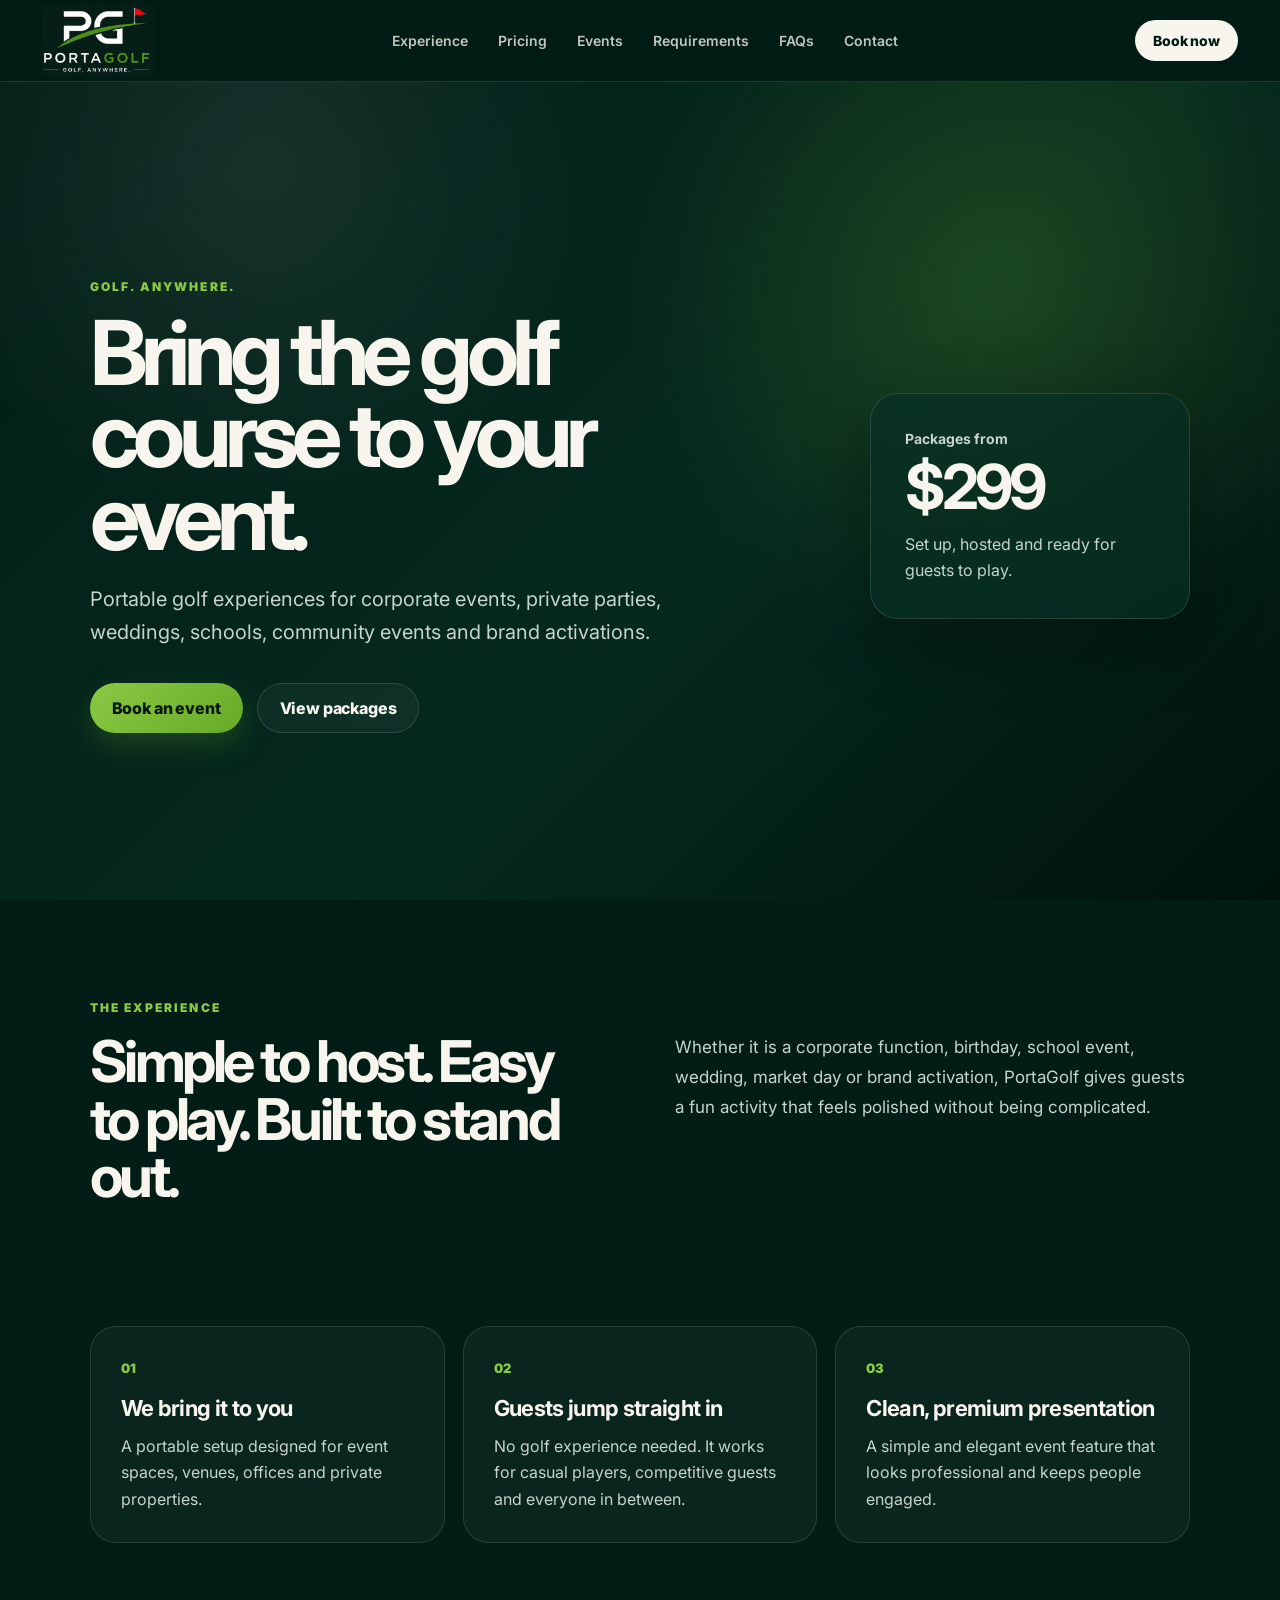
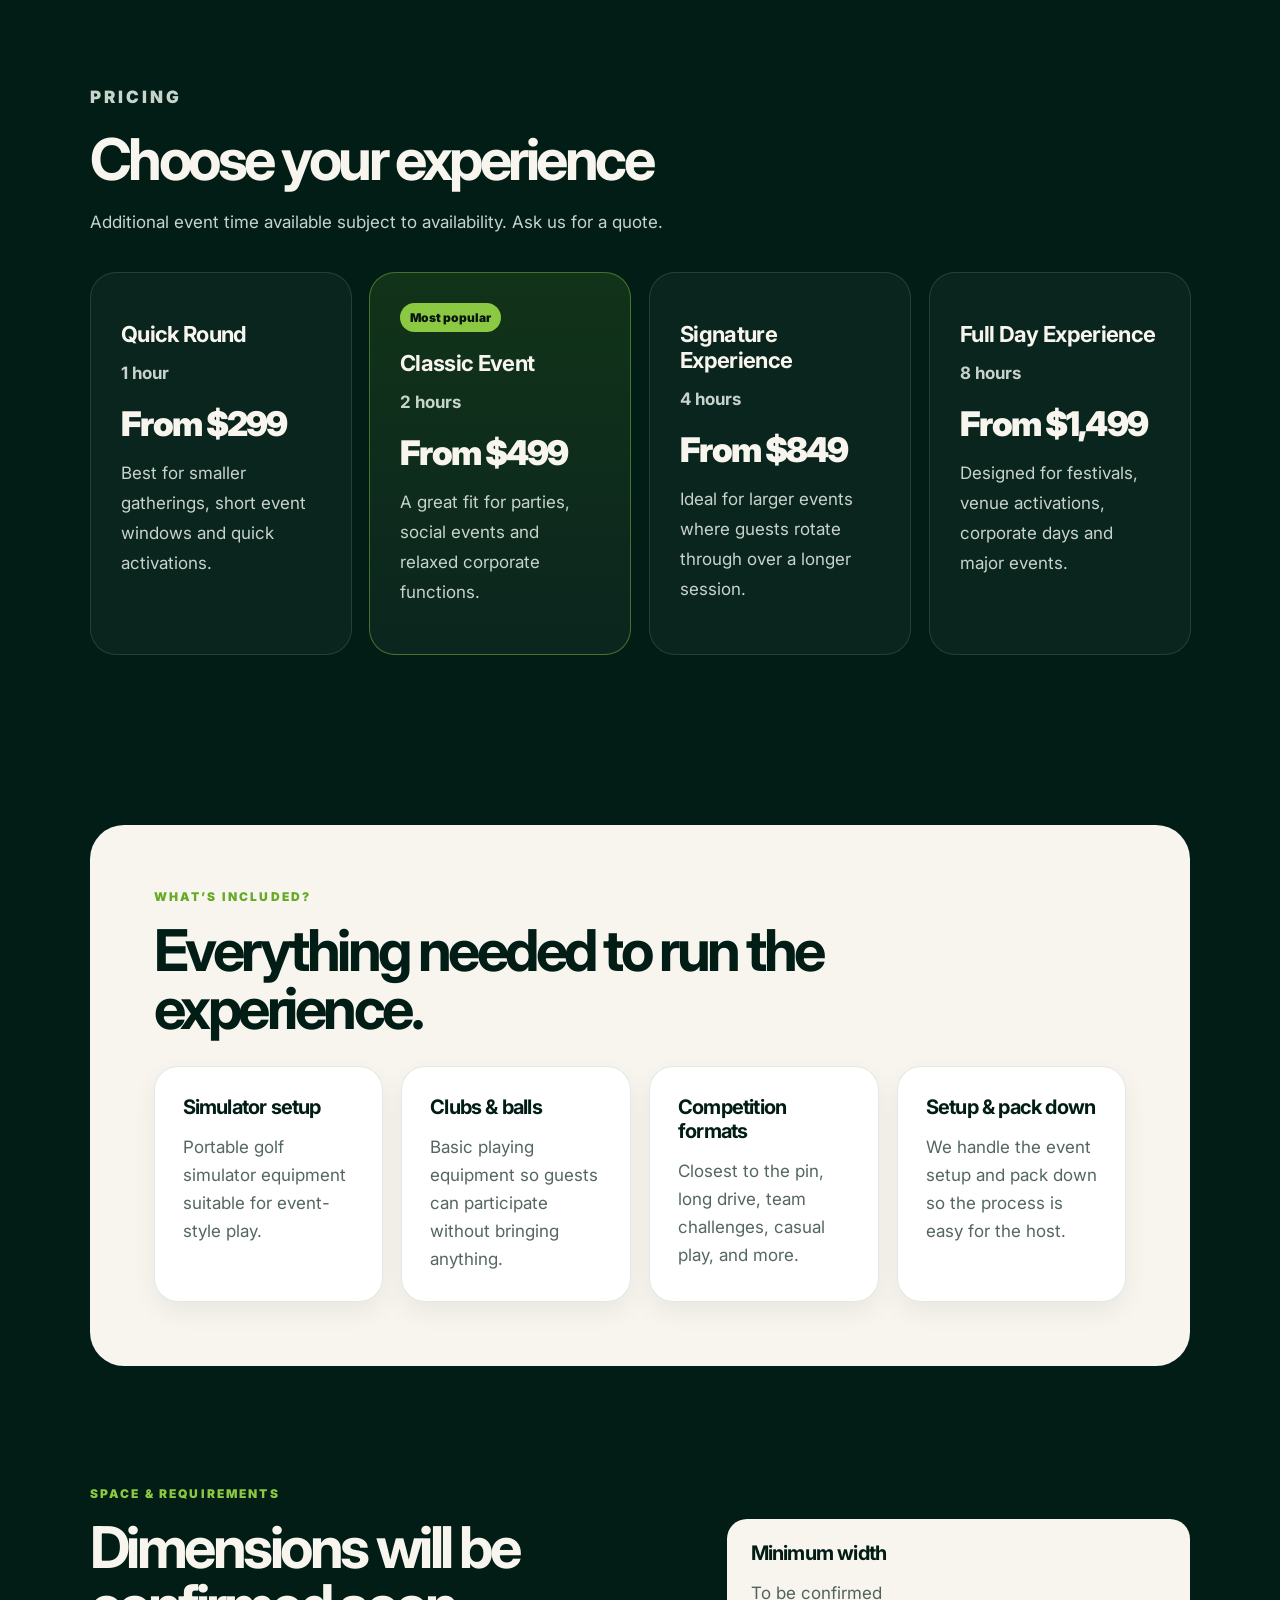
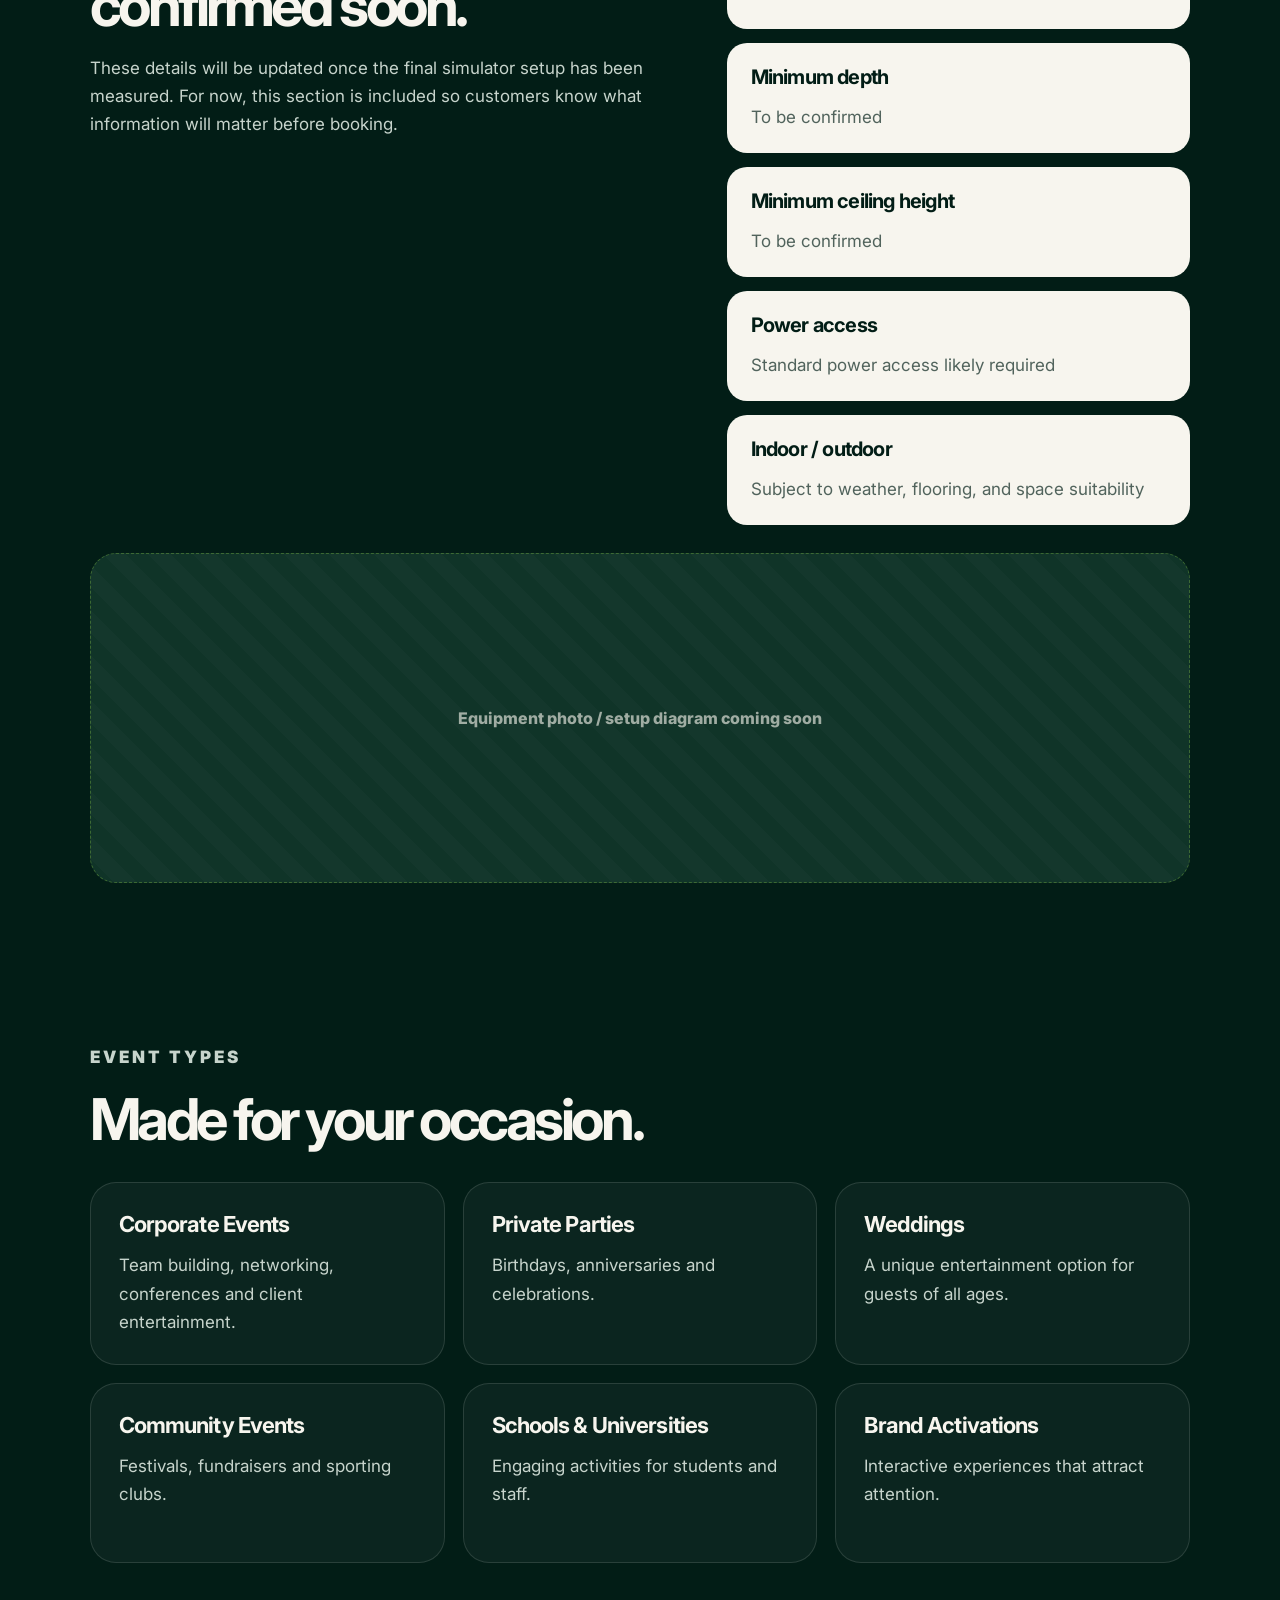
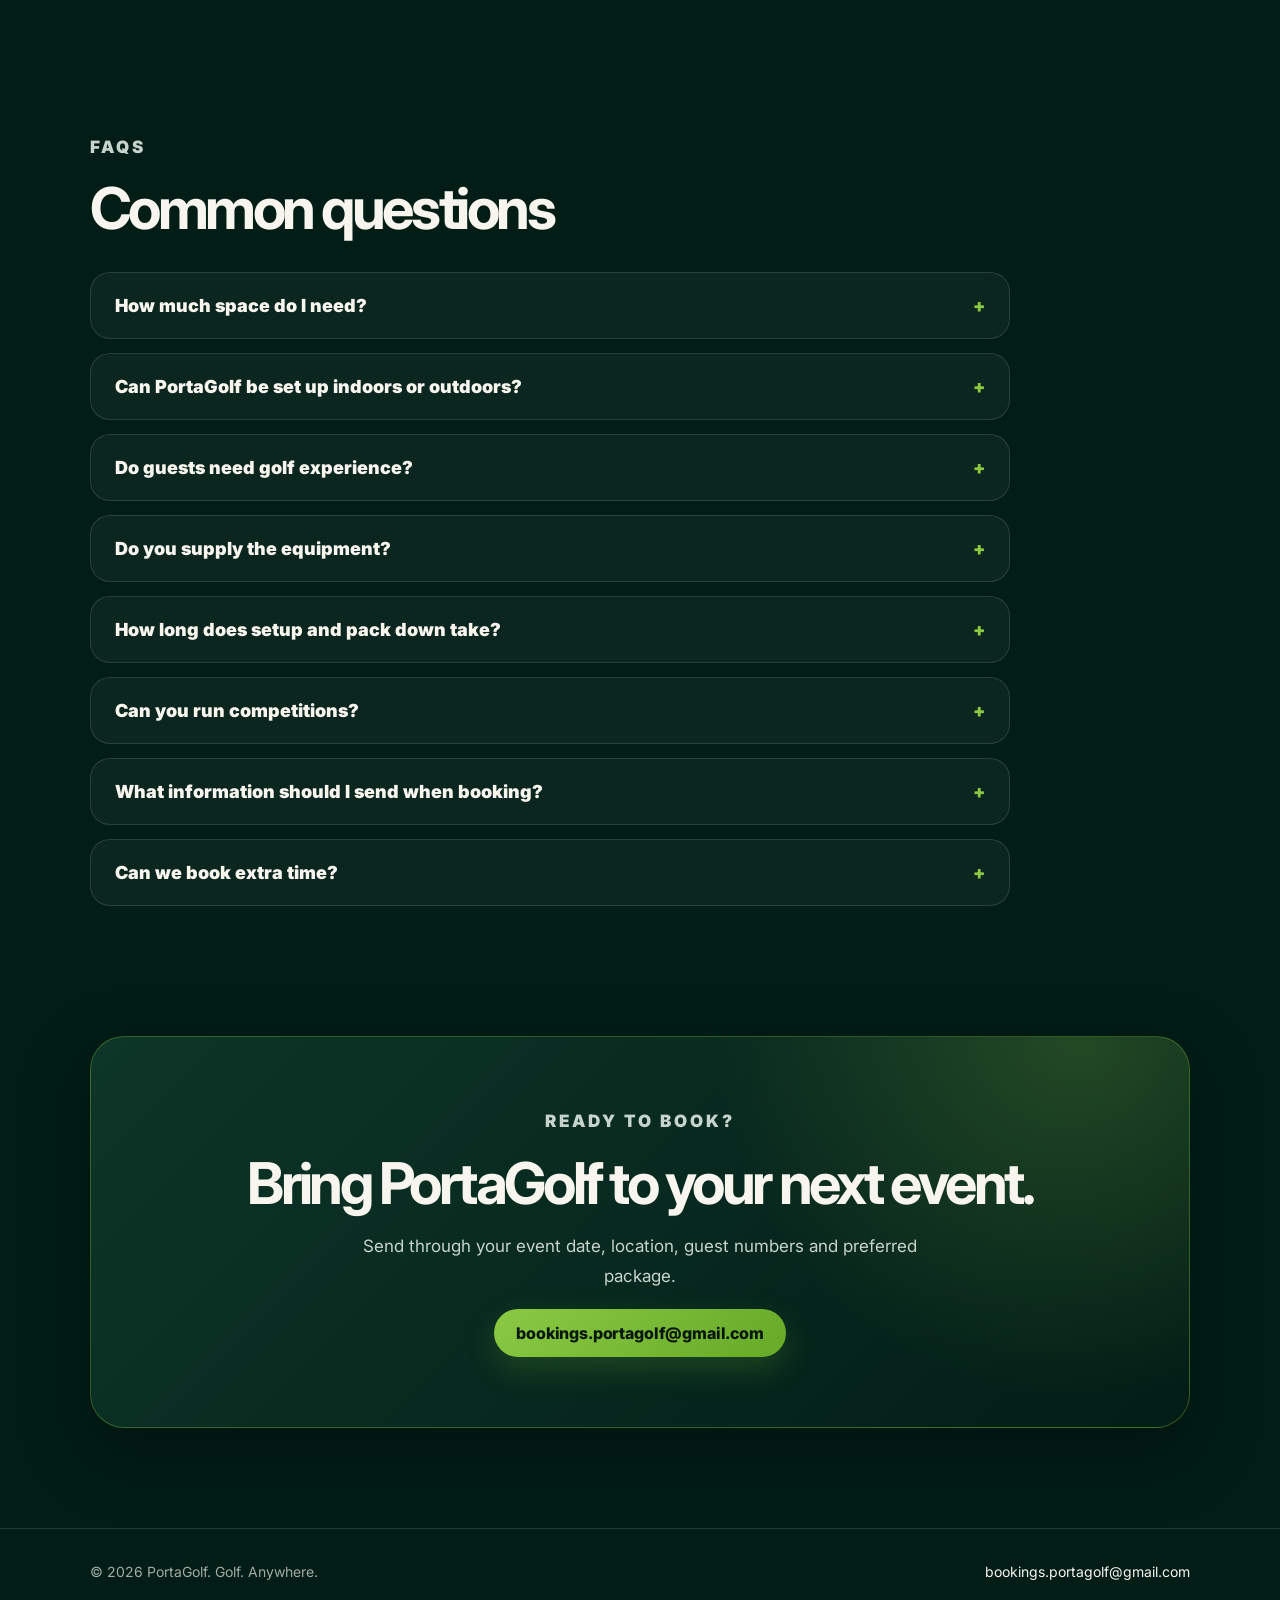
==== index.html @ f247c1c8 "Add files via upload" ====
<!doctype html>
<html lang="en">
<head>
  <meta charset="utf-8" />
  <meta name="viewport" content="width=device-width, initial-scale=1" />
  <title>PortaGolf | Golf. Anywhere.</title>
  <meta name="description" content="PortaGolf brings a premium portable golf experience to private events, corporate functions, parties and activations across Melbourne." />
  <link rel="preconnect" href="https://fonts.googleapis.com">
  <link rel="preconnect" href="https://fonts.gstatic.com" crossorigin>
  <link href="https://fonts.googleapis.com/css2?family=Inter:wght@400;500;600;700;800;900&display=swap" rel="stylesheet">
  <link rel="stylesheet" href="styles.css" />
</head>
<body>
  <header class="site-header">
    <a class="brand" href="#top" aria-label="PortaGolf home">
      <img src="assets/portagolf-logo.png" alt="PortaGolf logo">
    </a>

    <nav class="nav" aria-label="Main navigation">
      <a href="#experience">Experience</a>
      <a href="#packages">Pricing</a>
      <a href="#events">Events</a>
      <a href="#requirements">Requirements</a>
      <a href="#faqs">FAQs</a>
      <a href="#contact">Contact</a>
    </nav>

    <a class="header-button" href="mailto:bookings.portagolf@gmail.com">Book now</a>
  </header>

  <main id="top">
    <section class="hero">
      <div class="hero-inner">
        <p class="eyebrow">Golf. Anywhere.</p>
        <h1>Bring the golf course to your event.</h1>
        <p class="hero-copy">Portable golf experiences for corporate events, private parties, weddings, schools, community events and brand activations.</p>
        <div class="hero-actions">
          <a class="button primary" href="mailto:bookings.portagolf@gmail.com">Book an event</a>
          <a class="button secondary" href="#packages">View packages</a>
        </div>
      </div>

      <aside class="hero-panel" aria-label="Starting price">
        <span>Packages from</span>
        <strong>$299</strong>
        <p>Set up, hosted and ready for guests to play.</p>
      </aside>
    </section>

    <section class="section intro" id="experience">
      <p class="eyebrow">The experience</p>
      <div class="section-grid">
        <h2>Simple to host. Easy to play. Built to stand out.</h2>
        <p>Whether it is a corporate function, birthday, school event, wedding, market day or brand activation, PortaGolf gives guests a fun activity that feels polished without being complicated.</p>
      </div>
    </section>

    <section class="feature-grid" aria-label="PortaGolf benefits">
      <article>
        <span>01</span>
        <h3>We bring it to you</h3>
        <p>A portable setup designed for event spaces, venues, offices and private properties.</p>
      </article>
      <article>
        <span>02</span>
        <h3>Guests jump straight in</h3>
        <p>No golf experience needed. It works for casual players, competitive guests and everyone in between.</p>
      </article>
      <article>
        <span>03</span>
        <h3>Clean, premium presentation</h3>
        <p>A simple and elegant event feature that looks professional and keeps people engaged.</p>
      </article>
    </section>

    <section class="section" id="packages">
      <div class="section-heading">
        <p class="eyebrow">Pricing</p>
        <h2>Choose your experience</h2>
        <p>Additional event time available subject to availability. Ask us for a quote.</p>
      </div>

<div class="pricing-grid">
        <a class="price-card" href="mailto:bookings.portagolf@gmail.com?subject=PortaGolf%20booking%20enquiry%20-%20Quick%20Round&body=Hi%20PortaGolf%2C%0D%0A%0D%0AI%20am%20interested%20in%20booking%20the%20Quick%20Round%20package%20%281%20hour%2C%20From%20%24299%29.%0D%0A%0D%0ACould%20you%20please%20send%20through%20availability%20and%20next%20steps%3F%0D%0A%0D%0AEvent%20date%3A%0D%0AEvent%20location%3A%0D%0AApprox.%20guest%20numbers%3A%0D%0AIndoor%20or%20outdoor%3A%0D%0A%0D%0AThanks." aria-label="Email PortaGolf about the Quick Round package">
          <h3>Quick Round</h3>
          <p class="duration">1 hour</p>
          <p class="price">From $299</p>
          <p>Best for smaller gatherings, short event windows and quick activations.</p>
        </a>

        <a class="price-card featured" href="mailto:bookings.portagolf@gmail.com?subject=PortaGolf%20booking%20enquiry%20-%20Classic%20Event&body=Hi%20PortaGolf%2C%0D%0A%0D%0AI%20am%20interested%20in%20booking%20the%20Classic%20Event%20package%20%282%20hours%2C%20From%20%24499%29.%0D%0A%0D%0ACould%20you%20please%20send%20through%20availability%20and%20next%20steps%3F%0D%0A%0D%0AEvent%20date%3A%0D%0AEvent%20location%3A%0D%0AApprox.%20guest%20numbers%3A%0D%0AIndoor%20or%20outdoor%3A%0D%0A%0D%0AThanks." aria-label="Email PortaGolf about the Classic Event package">
          <div class="badge">Most popular</div>
          <h3>Classic Event</h3>
          <p class="duration">2 hours</p>
          <p class="price">From $499</p>
          <p>A great fit for parties, social events and relaxed corporate functions.</p>
        </a>

        <a class="price-card" href="mailto:bookings.portagolf@gmail.com?subject=PortaGolf%20booking%20enquiry%20-%20Signature%20Experience&body=Hi%20PortaGolf%2C%0D%0A%0D%0AI%20am%20interested%20in%20booking%20the%20Signature%20Experience%20package%20%284%20hours%2C%20From%20%24849%29.%0D%0A%0D%0ACould%20you%20please%20send%20through%20availability%20and%20next%20steps%3F%0D%0A%0D%0AEvent%20date%3A%0D%0AEvent%20location%3A%0D%0AApprox.%20guest%20numbers%3A%0D%0AIndoor%20or%20outdoor%3A%0D%0A%0D%0AThanks." aria-label="Email PortaGolf about the Signature Experience package">
          <h3>Signature Experience</h3>
          <p class="duration">4 hours</p>
          <p class="price">From $849</p>
          <p>Ideal for larger events where guests rotate through over a longer session.</p>
        </a>

        <a class="price-card" href="mailto:bookings.portagolf@gmail.com?subject=PortaGolf%20booking%20enquiry%20-%20Full%20Day%20Experience&body=Hi%20PortaGolf%2C%0D%0A%0D%0AI%20am%20interested%20in%20booking%20the%20Full%20Day%20Experience%20package%20%288%20hours%2C%20From%20%241%2C499%29.%0D%0A%0D%0ACould%20you%20please%20send%20through%20availability%20and%20next%20steps%3F%0D%0A%0D%0AEvent%20date%3A%0D%0AEvent%20location%3A%0D%0AApprox.%20guest%20numbers%3A%0D%0AIndoor%20or%20outdoor%3A%0D%0A%0D%0AThanks." aria-label="Email PortaGolf about the Full Day Experience package">
          <h3>Full Day Experience</h3>
          <p class="duration">8 hours</p>
          <p class="price">From $1,499</p>
          <p>Designed for festivals, venue activations, corporate days and major events.</p>
        </a>

      </div>
    </section>



    <section class="included-section" id="included">
      <div class="included-card">
        <p class="eyebrow">What’s included?</p>
        <h2>Everything needed to run the experience.</h2>
        <div class="included-grid">
          <article>
            <h3>Simulator setup</h3>
            <p>Portable golf simulator equipment suitable for event-style play.</p>
          </article>
          <article>
            <h3>Clubs &amp; balls</h3>
            <p>Basic playing equipment so guests can participate without bringing anything.</p>
          </article>
          <article>
            <h3>Competition formats</h3>
            <p>Closest to the pin, long drive, team challenges, casual play, and more.</p>
          </article>
          <article>
            <h3>Setup &amp; pack down</h3>
            <p>We handle the event setup and pack down so the process is easy for the host.</p>
          </article>
        </div>
      </div>
    </section>

    <section class="section requirements" id="requirements">
      <p class="eyebrow">Space &amp; requirements</p>
      <div class="section-grid">
        <div>
          <h2>Dimensions will be confirmed soon.</h2>
          <p>These details will be updated once the final simulator setup has been measured. For now, this section is included so customers know what information will matter before booking.</p>
        </div>
        <div class="requirements-list">
          <article>
            <h3>Minimum width</h3>
            <p>To be confirmed</p>
          </article>
          <article>
            <h3>Minimum depth</h3>
            <p>To be confirmed</p>
          </article>
          <article>
            <h3>Minimum ceiling height</h3>
            <p>To be confirmed</p>
          </article>
          <article>
            <h3>Power access</h3>
            <p>Standard power access likely required</p>
          </article>
          <article>
            <h3>Indoor / outdoor</h3>
            <p>Subject to weather, flooring, and space suitability</p>
          </article>
        </div>
      </div>
      <div class="setup-placeholder">
        <span>Equipment photo / setup diagram coming soon</span>
      </div>
    </section>

    <section class="section events" id="events">
      <div class="section-heading">
        <p class="eyebrow">Event types</p>
        <h2>Made for your occasion.</h2>
      </div>
      <div class="occasion-grid">
        <article>
          <h3>Corporate Events</h3>
          <p>Team building, networking, conferences and client entertainment.</p>
        </article>
        <article>
          <h3>Private Parties</h3>
          <p>Birthdays, anniversaries and celebrations.</p>
        </article>
        <article>
          <h3>Weddings</h3>
          <p>A unique entertainment option for guests of all ages.</p>
        </article>
        <article>
          <h3>Community Events</h3>
          <p>Festivals, fundraisers and sporting clubs.</p>
        </article>
        <article>
          <h3>Schools &amp; Universities</h3>
          <p>Engaging activities for students and staff.</p>
        </article>
        <article>
          <h3>Brand Activations</h3>
          <p>Interactive experiences that attract attention.</p>
        </article>
      </div>
    </section>

    <section class="section faqs" id="faqs">
      <div class="section-heading">
        <p class="eyebrow">FAQs</p>
        <h2>Common questions</h2>
      </div>
      <div class="faq-list">
        <details>
          <summary>How much space do I need?</summary>
          <p>Final dimensions will be confirmed once the setup is measured. When enquiring, send through the available width, depth and ceiling height so we can confirm if your space is suitable.</p>
        </details>
        <details>
          <summary>Can PortaGolf be set up indoors or outdoors?</summary>
          <p>Yes, subject to space, surface, weather and access conditions. Outdoor bookings may depend on suitable cover and safe weather conditions.</p>
        </details>
        <details>
          <summary>Do guests need golf experience?</summary>
          <p>No. PortaGolf is designed to be easy for beginners while still being fun for people who already play golf.</p>
        </details>
        <details>
          <summary>Do you supply the equipment?</summary>
          <p>Yes. The simulator setup, clubs, balls and basic playing equipment are included unless otherwise agreed.</p>
        </details>
        <details>
          <summary>How long does setup and pack down take?</summary>
          <p>This depends on the venue and access. We will confirm timing before your booking so the experience is ready before guests begin playing.</p>
        </details>
        <details>
          <summary>Can you run competitions?</summary>
          <p>Yes. Closest to the pin, long drive, team challenges and casual play formats can be used depending on the event.</p>
        </details>
        <details>
          <summary>What information should I send when booking?</summary>
          <p>Please include your event date, location, guest numbers, preferred package, available space, and whether the event is indoor or outdoor.</p>
        </details>
        <details>
          <summary>Can we book extra time?</summary>
          <p>Additional event time is available subject to availability. Ask us for a quote.</p>
        </details>
      </div>
    </section>

    <section class="contact-card" id="contact">
      <p class="eyebrow">Ready to book?</p>
      <h2>Bring PortaGolf to your next event.</h2>
      <p>Send through your event date, location, guest numbers and preferred package.</p>
      <a class="button primary" href="mailto:bookings.portagolf@gmail.com">bookings.portagolf@gmail.com</a>
    </section>
  </main>

  <footer class="footer">
    <p>© <span id="year"></span> PortaGolf. Golf. Anywhere.</p>
    <a href="mailto:bookings.portagolf@gmail.com">bookings.portagolf@gmail.com</a>
  </footer>

  <script>
    document.getElementById('year').textContent = new Date().getFullYear();
  </script>
</body>
</html>
---- styles.css ----
:root {
  --green-black: #021d16;
  --deep-green: #05291f;
  --panel: #082e23;
  --soft-panel: #0d3528;
  --green: #66aa28;
  --green-light: #8bc943;
  --cream: #f7f5ee;
  --muted: #c7d4cc;
  --line: rgba(255,255,255,0.12);
  --shadow: 0 24px 70px rgba(0,0,0,0.32);
}

* { box-sizing: border-box; }
html { scroll-behavior: smooth; }
body {
  margin: 0;
  font-family: Inter, system-ui, -apple-system, BlinkMacSystemFont, "Segoe UI", sans-serif;
  color: var(--cream);
  background: var(--green-black);
}

a { color: inherit; text-decoration: none; }

.site-header {
  position: sticky;
  top: 0;
  z-index: 20;
  height: 82px;
  padding: 0 42px;
  display: flex;
  align-items: center;
  justify-content: space-between;
  gap: 28px;
  background: rgba(2,29,22,0.94);
  backdrop-filter: blur(14px);
  border-bottom: 1px solid var(--line);
}

.brand {
  display: flex;
  align-items: center;
  width: 168px;
  height: 58px;
  overflow: hidden;
  border-radius: 8px;
  background: #021d16;
}

.brand img {
  width: 168px;
  height: auto;
  display: block;
}

.nav {
  display: flex;
  align-items: center;
  justify-content: center;
  gap: 30px;
  color: rgba(247,245,238,0.78);
  font-size: 14px;
  font-weight: 600;
}

.nav a:hover { color: var(--cream); }

.header-button,
.button {
  display: inline-flex;
  align-items: center;
  justify-content: center;
  border-radius: 999px;
  font-weight: 800;
  letter-spacing: -0.01em;
  transition: transform .2s ease, background .2s ease, border-color .2s ease;
}

.header-button {
  padding: 12px 18px;
  background: var(--cream);
  color: var(--green-black);
  font-size: 14px;
}

.button {
  min-height: 48px;
  padding: 14px 22px;
}

.primary {
  background: linear-gradient(135deg, var(--green-light), var(--green));
  color: #07160f;
  box-shadow: 0 12px 30px rgba(102,170,40,0.24);
}

.secondary {
  border: 1px solid var(--line);
  color: var(--cream);
  background: rgba(255,255,255,0.04);
}

.header-button:hover,
.button:hover { transform: translateY(-2px); }

.hero {
  min-height: calc(100vh - 82px);
  padding: 110px 7vw 80px;
  display: grid;
  grid-template-columns: minmax(0, 1fr) 320px;
  gap: 70px;
  align-items: center;
  background:
    radial-gradient(circle at 78% 25%, rgba(102,170,40,0.23), transparent 32%),
    radial-gradient(circle at 20% 10%, rgba(255,255,255,0.08), transparent 28%),
    linear-gradient(135deg, #021d16 0%, #05291f 56%, #01130e 100%);
}

.hero-inner { max-width: 850px; }
.eyebrow {
  margin: 0 0 18px;
  color: var(--green-light);
  text-transform: uppercase;
  letter-spacing: .18em;
  font-size: 12px;
  font-weight: 900;
}

h1, h2, h3, p { margin-top: 0; }
h1 {
  max-width: 860px;
  margin-bottom: 24px;
  font-size: clamp(48px, 7vw, 92px);
  line-height: .92;
  letter-spacing: -0.07em;
}

.hero-copy {
  max-width: 630px;
  color: var(--muted);
  font-size: 20px;
  line-height: 1.65;
}

.hero-actions {
  margin-top: 34px;
  display: flex;
  flex-wrap: wrap;
  gap: 14px;
}

.hero-panel {
  padding: 34px;
  border: 1px solid var(--line);
  border-radius: 28px;
  background: rgba(8,46,35,0.72);
  box-shadow: var(--shadow);
}

.hero-panel span,
.duration {
  color: var(--muted);
  font-size: 14px;
  font-weight: 700;
}

.hero-panel strong {
  display: block;
  margin: 8px 0 14px;
  font-size: 62px;
  line-height: 1;
  letter-spacing: -0.06em;
}

.hero-panel p { color: var(--muted); line-height: 1.6; margin: 0; }

.section {
  padding: 100px 7vw;
}

.section-grid {
  display: grid;
  grid-template-columns: 1fr 1fr;
  gap: 70px;
  align-items: start;
}

h2 {
  font-size: clamp(34px, 4.5vw, 64px);
  line-height: 1;
  letter-spacing: -0.06em;
  margin-bottom: 20px;
}

.section-grid p,
.section-heading p,
.price-card p,
.contact-card p {
  color: var(--muted);
  line-height: 1.75;
  font-size: 17px;
}

.feature-grid {
  padding: 0 7vw 40px;
  display: grid;
  grid-template-columns: repeat(3, 1fr);
  gap: 18px;
}

.feature-grid article,
.price-card {
  border: 1px solid var(--line);
  border-radius: 26px;
  background: rgba(255,255,255,0.035);
}

.feature-grid article {
  padding: 30px;
}

.feature-grid span {
  color: var(--green-light);
  font-weight: 900;
  font-size: 13px;
}

.feature-grid h3,
.price-card h3 {
  margin: 18px 0 12px;
  font-size: 22px;
  letter-spacing: -0.03em;
}

.feature-grid p { color: var(--muted); line-height: 1.65; margin-bottom: 0; }

.section-heading {
  max-width: 760px;
  margin-bottom: 34px;
}

.pricing-grid {
  display: grid;
  grid-template-columns: repeat(4, 1fr);
  gap: 18px;
}

.price-card {
  position: relative;
  padding: 30px;
  min-height: 300px;
}

.price-card.featured {
  background: linear-gradient(180deg, rgba(102,170,40,0.16), rgba(255,255,255,0.04));
  border-color: rgba(139,201,67,0.45);
}

.badge {
  display: inline-flex;
  padding: 7px 10px;
  border-radius: 999px;
  color: #07160f;
  background: var(--green-light);
  font-size: 12px;
  font-weight: 900;
}

.price {
  margin: 12px 0 18px;
  color: var(--cream) !important;
  font-size: 34px !important;
  line-height: 1.05 !important;
  font-weight: 900;
  letter-spacing: -0.05em;
}

.events { padding-top: 60px; }
.event-list {
  display: flex;
  flex-wrap: wrap;
  gap: 12px;
}

.event-list span {
  padding: 13px 16px;
  border: 1px solid var(--line);
  border-radius: 999px;
  color: rgba(247,245,238,0.84);
  background: rgba(255,255,255,0.04);
  font-weight: 700;
}

.contact-card {
  margin: 30px 7vw 100px;
  padding: 70px;
  border-radius: 34px;
  border: 1px solid rgba(139,201,67,0.32);
  background:
    radial-gradient(circle at 90% 0%, rgba(139,201,67,0.22), transparent 34%),
    linear-gradient(135deg, var(--soft-panel), var(--green-black));
  box-shadow: var(--shadow);
  text-align: center;
}

.contact-card p { max-width: 620px; margin-left: auto; margin-right: auto; }

.footer {
  padding: 34px 7vw;
  border-top: 1px solid var(--line);
  display: flex;
  align-items: center;
  justify-content: space-between;
  color: rgba(247,245,238,0.66);
  font-size: 14px;
}

.footer p { margin: 0; }
.footer a { color: var(--cream); }

@media (max-width: 980px) {
  .site-header { padding: 0 22px; }
  .nav { display: none; }
  .hero { grid-template-columns: 1fr; padding-top: 80px; }
  .hero-panel { max-width: 360px; }
  .section-grid, .feature-grid, .pricing-grid { grid-template-columns: 1fr; }
}

@media (max-width: 620px) {
  .site-header { height: 74px; gap: 12px; }
  .brand { width: 132px; height: 48px; }
  .brand img { width: 132px; }
  .header-button { padding: 10px 14px; font-size: 13px; }
  .hero { min-height: auto; padding: 70px 22px 56px; }
  h1 { font-size: 48px; }
  .hero-copy { font-size: 17px; }
  .section { padding: 70px 22px; }
  .feature-grid { padding: 0 22px 20px; }
  .contact-card { margin: 20px 22px 70px; padding: 42px 22px; }
  .footer { flex-direction: column; gap: 10px; align-items: flex-start; }
}

/* Phase 3 refinement: smaller logo and restored content sections */
.brand {
  width: 118px;
  height: 42px;
  border-radius: 6px;
}

.brand img {
  width: 118px;
}

.included-section {
  padding: 70px 7vw 30px;
}

.included-card {
  padding: 64px;
  border-radius: 34px;
  color: var(--green-black);
  background: var(--cream);
}

.included-card .eyebrow {
  color: var(--green);
}

.included-card h2 {
  max-width: 900px;
  color: var(--green-black);
}

.included-grid {
  display: grid;
  grid-template-columns: repeat(4, 1fr);
  gap: 18px;
  margin-top: 28px;
}

.included-grid article {
  min-height: 210px;
  padding: 28px;
  border: 1px solid rgba(2,29,22,0.10);
  border-radius: 24px;
  background: #ffffff;
  box-shadow: 0 10px 26px rgba(2,29,22,0.06);
}

.included-grid h3,
.requirements-list h3 {
  margin: 0 0 14px;
  color: var(--green-black);
  font-size: 20px;
  letter-spacing: -0.04em;
}

.included-grid p,
.requirements-list p,
.requirements .section-grid p,
.faq-list p {
  color: rgba(2,29,22,0.68);
  line-height: 1.65;
  font-size: 17px;
  margin: 0;
}

.requirements {
  padding-top: 90px;
}

.requirements .section-grid {
  grid-template-columns: minmax(0, 1.1fr) minmax(360px, 0.9fr);
  align-items: start;
}

.requirements .section-grid > div:first-child p {
  max-width: 760px;
  color: var(--muted);
}

.requirements-list {
  display: grid;
  gap: 14px;
}

.requirements-list article {
  padding: 22px 24px;
  border-radius: 20px;
  background: var(--cream);
}

.setup-placeholder {
  margin-top: 28px;
  min-height: 330px;
  border: 1px dashed rgba(139,201,67,0.35);
  border-radius: 26px;
  display: flex;
  align-items: center;
  justify-content: center;
  color: rgba(247,245,238,0.62);
  font-weight: 800;
  background:
    repeating-linear-gradient(45deg, rgba(255,255,255,0.025) 0 16px, rgba(255,255,255,0.04) 16px 32px),
    rgba(13,53,40,0.78);
}

.faqs {
  padding-top: 70px;
}

.faq-list {
  display: grid;
  gap: 14px;
  max-width: 920px;
}

.faq-list details {
  border: 1px solid var(--line);
  border-radius: 20px;
  background: rgba(255,255,255,0.04);
  overflow: hidden;
}

.faq-list summary {
  cursor: pointer;
  padding: 22px 24px;
  font-size: 18px;
  font-weight: 900;
  list-style: none;
}

.faq-list summary::-webkit-details-marker {
  display: none;
}

.faq-list summary::after {
  content: '+';
  float: right;
  color: var(--green-light);
}

.faq-list details[open] summary::after {
  content: '–';
}

.faq-list p {
  padding: 0 24px 24px;
  color: var(--muted);
}

@media (max-width: 980px) {
  .included-grid,
  .requirements .section-grid {
    grid-template-columns: 1fr;
  }
  .included-card {
    padding: 44px 28px;
  }
}

@media (max-width: 620px) {
  .brand { width: 98px; height: 36px; }
  .brand img { width: 98px; }
  .included-section { padding: 50px 22px 20px; }
  .included-grid { grid-template-columns: 1fr; }
  .setup-placeholder { min-height: 220px; padding: 24px; text-align: center; }
}


/* Logo clipping fix: keep full screenshot logo visible in the header */
.site-header {
  min-height: 82px;
}

.brand {
  width: 112px;
  height: 72px;
  overflow: visible;
  border-radius: 0;
  background: transparent;
  flex: 0 0 auto;
}

.brand img {
  width: 112px;
  height: auto;
  max-height: 72px;
  object-fit: contain;
  display: block;
}

@media (max-width: 620px) {
  .brand {
    width: 92px;
    height: 59px;
  }

  .brand img {
    width: 92px;
    max-height: 59px;
  }
}

/* Phase update: occasion cards */
.occasion-grid {
  display: grid;
  grid-template-columns: repeat(3, 1fr);
  gap: 18px;
}

.occasion-grid article {
  min-height: 180px;
  padding: 28px;
  border: 1px solid var(--line);
  border-radius: 26px;
  background: rgba(255,255,255,0.04);
}

.occasion-grid h3 {
  margin: 0 0 14px;
  font-size: 22px;
  letter-spacing: -0.04em;
}

.occasion-grid p {
  margin: 0;
  color: var(--muted);
  font-size: 17px;
  line-height: 1.65;
}

@media (max-width: 980px) {
  .occasion-grid { grid-template-columns: 1fr 1fr; }
}

@media (max-width: 620px) {
  .occasion-grid { grid-template-columns: 1fr; }
}


/* Clickable pricing cards */
.price-card {
  display: block;
  color: inherit;
  cursor: pointer;
  transition: transform .22s ease, border-color .22s ease, background .22s ease, box-shadow .22s ease;
  will-change: transform;
}

.price-card:hover,
.price-card:focus-visible {
  transform: translateY(-8px) scale(1.025);
  border-color: rgba(139,201,67,0.75);
  background: rgba(255,255,255,0.055);
  box-shadow: 0 24px 60px rgba(0,0,0,0.26), 0 0 0 1px rgba(139,201,67,0.18);
  outline: none;
}

.price-card.featured:hover,
.price-card.featured:focus-visible {
  background: linear-gradient(180deg, rgba(102,170,40,0.22), rgba(255,255,255,0.055));
  border-color: rgba(139,201,67,0.9);
}
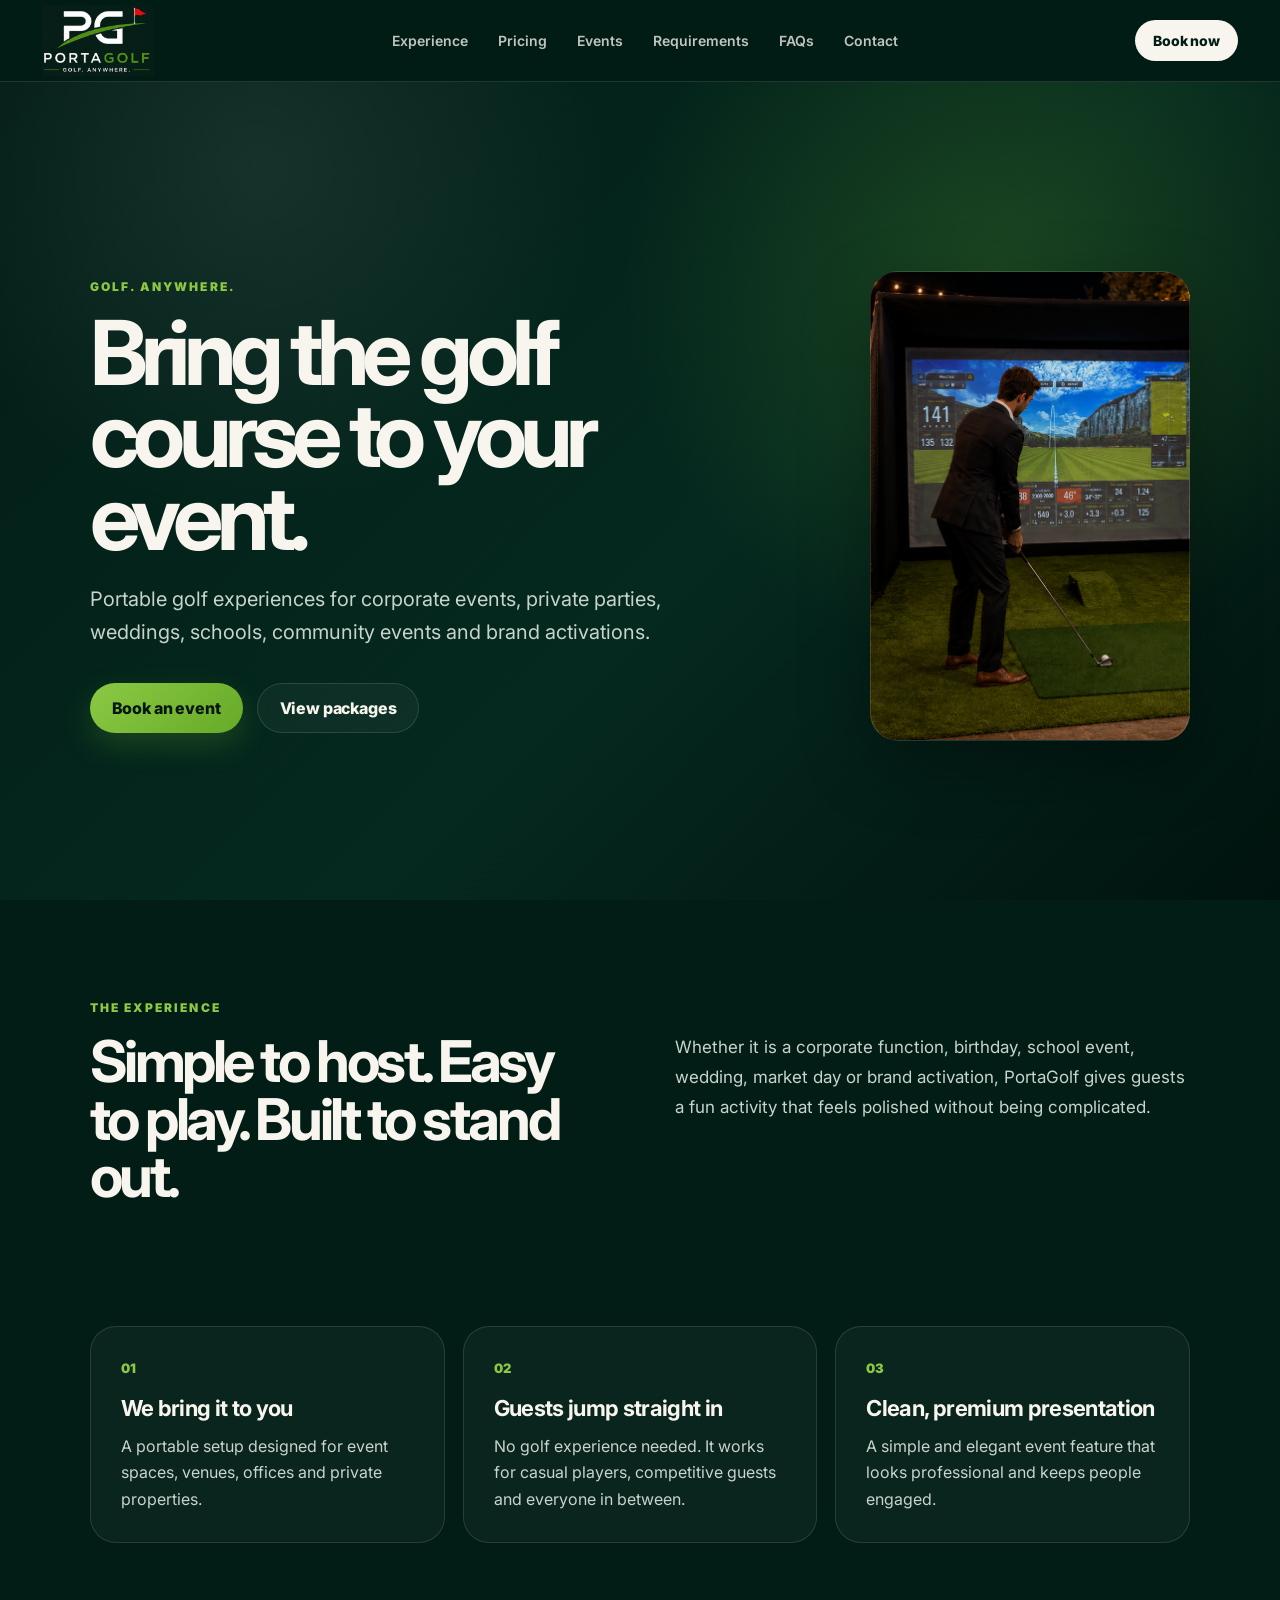
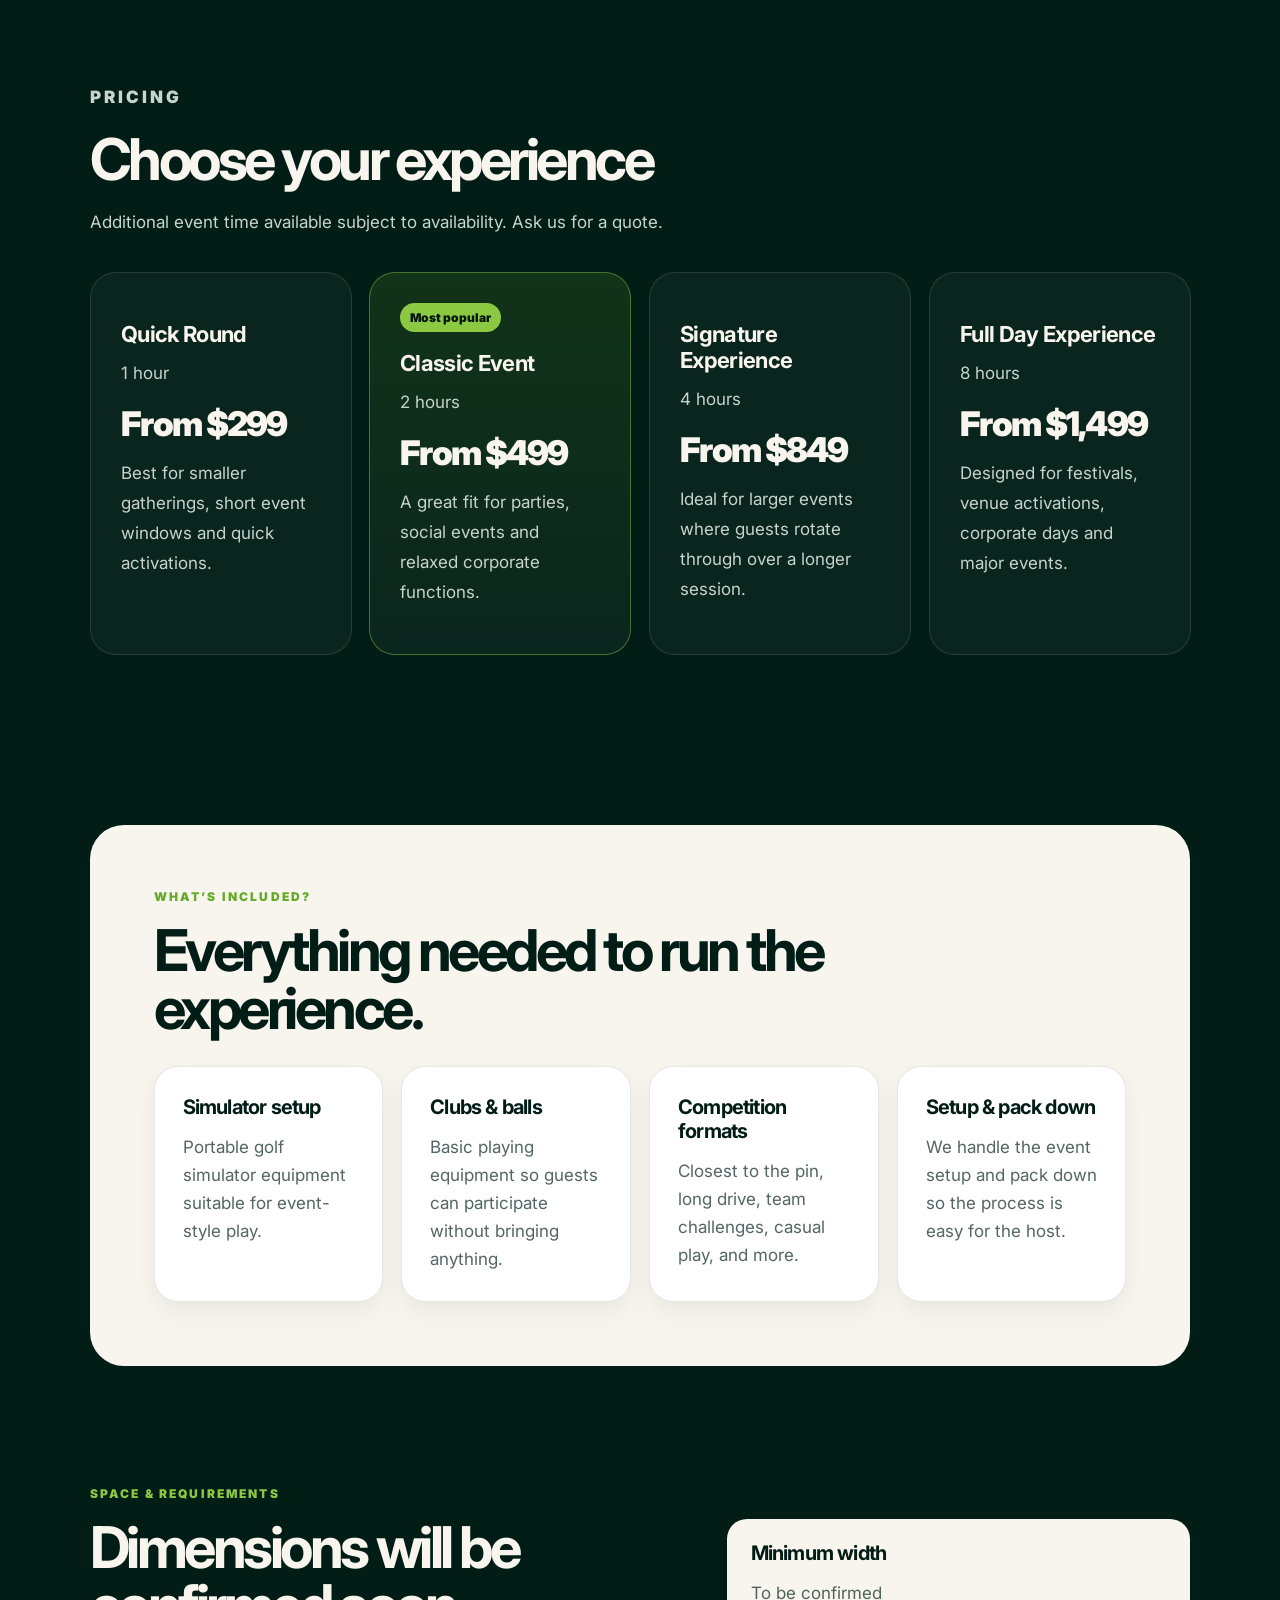
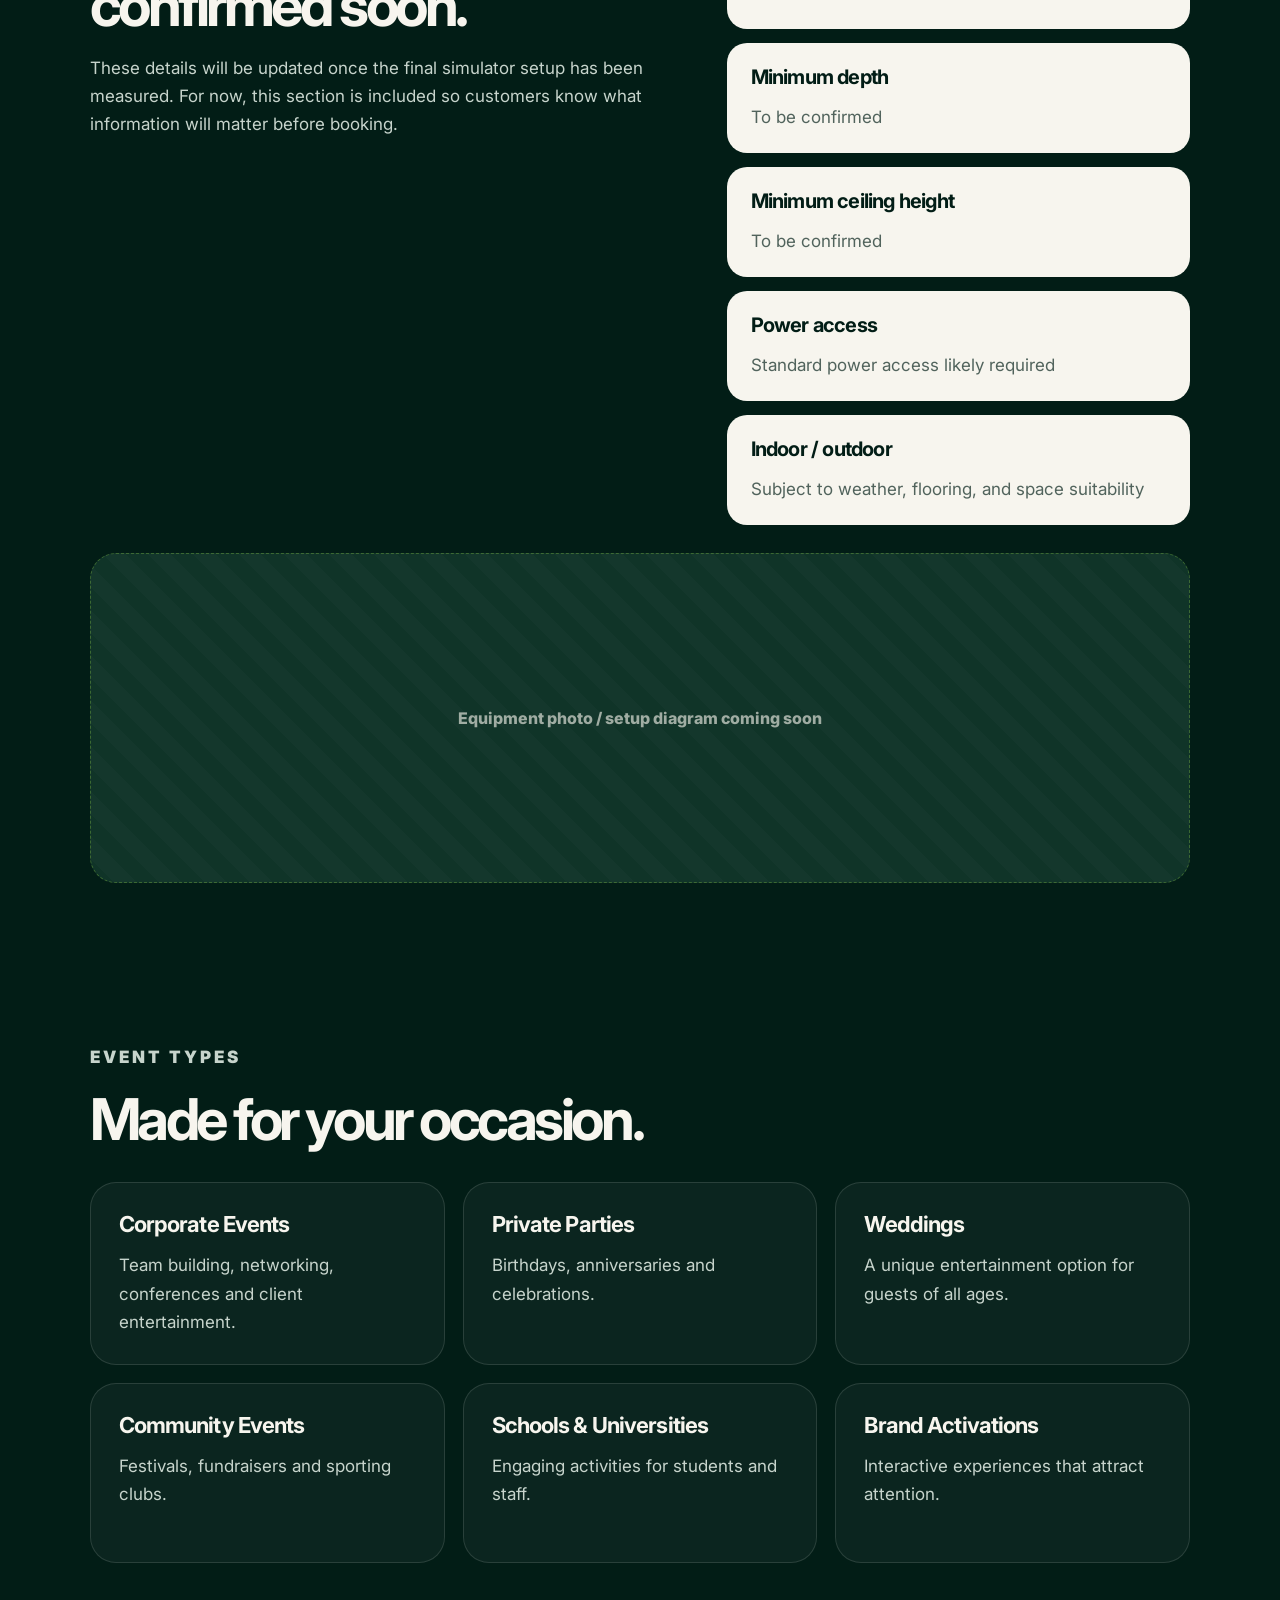
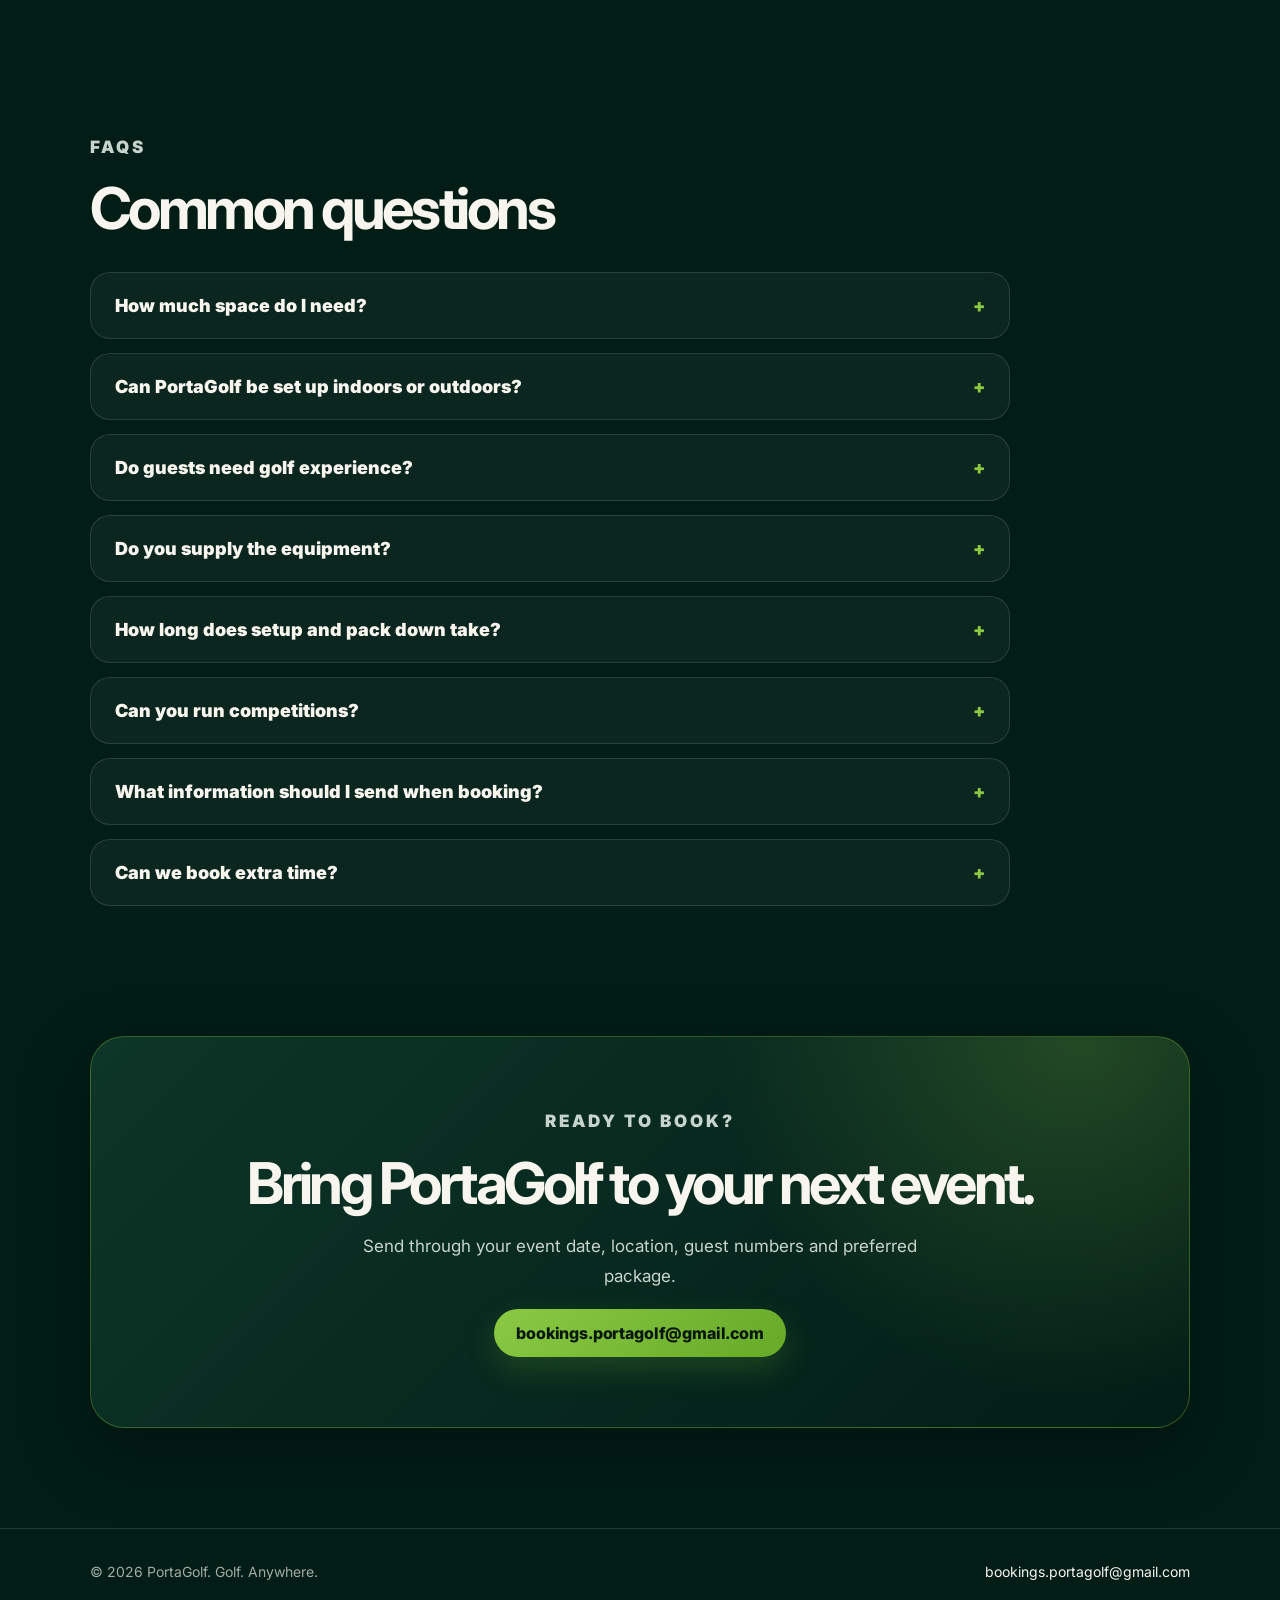
==== commit b39e73ae: "Update index.html Replace hero price panel with event image" ====
--- a/index.html
+++ b/index.html
@@ -8,7 +8,17 @@
   <link rel="preconnect" href="https://fonts.googleapis.com">
   <link rel="preconnect" href="https://fonts.gstatic.com" crossorigin>
   <link href="https://fonts.googleapis.com/css2?family=Inter:wght@400;500;600;700;800;900&display=swap" rel="stylesheet">
-  <link rel="stylesheet" href="styles.css" />
+  <link rel="stylesheet" href="styles.css?v=2" />
+  
+  <!-- Google tag (gtag.js) -->
+<script async src="https://www.googletagmanager.com/gtag/js?id=G-CW4EQ6LJR9"></script>
+<script>
+  window.dataLayer = window.dataLayer || [];
+  function gtag(){dataLayer.push(arguments);}
+  gtag('js', new Date());
+
+  gtag('config', 'G-CW4EQ6LJR9');
+</script>
 </head>
 <body>
   <header class="site-header">
@@ -40,11 +50,7 @@
         </div>
       </div>
 
-      <aside class="hero-panel" aria-label="Starting price">
-        <span>Packages from</span>
-        <strong>$299</strong>
-        <p>Set up, hosted and ready for guests to play.</p>
-      </aside>
+      <aside class="hero-panel" aria-label="PortaGolf event setup"></aside>
     </section>
 
     <section class="section intro" id="experience">
--- a/styles.css
+++ b/styles.css
@@ -150,29 +150,26 @@
 }
 
 .hero-panel {
-  padding: 34px;
-  border: 1px solid var(--line);
+  min-height: 470px;
   border-radius: 28px;
-  background: rgba(8,46,35,0.72);
+  overflow: hidden;
+  border: 1px solid rgba(255,255,255,0.12);
   box-shadow: var(--shadow);
+
+  background-image:
+    linear-gradient(rgba(0,0,0,0.10), rgba(0,0,0,0.10)),
+    url("assets/portagolf-hero-evening.png");
+
+  background-size: cover;
+  background-position: center;
+  background-repeat: no-repeat;
 }
 
 .hero-panel span,
-.duration {
-  color: var(--muted);
-  font-size: 14px;
-  font-weight: 700;
-}
-
-.hero-panel strong {
-  display: block;
-  margin: 8px 0 14px;
-  font-size: 62px;
-  line-height: 1;
-  letter-spacing: -0.06em;
-}
-
-.hero-panel p { color: var(--muted); line-height: 1.6; margin: 0; }
+.hero-panel strong,
+.hero-panel p {
+  display: none;
+}
 
 .section {
   padding: 100px 7vw;
@@ -322,7 +319,11 @@
   .site-header { padding: 0 22px; }
   .nav { display: none; }
   .hero { grid-template-columns: 1fr; padding-top: 80px; }
-  .hero-panel { max-width: 360px; }
+  .hero-panel {
+  width: 100%;
+  max-width: 620px;
+  min-height: 360px;
+}
   .section-grid, .feature-grid, .pricing-grid { grid-template-columns: 1fr; }
 }
 
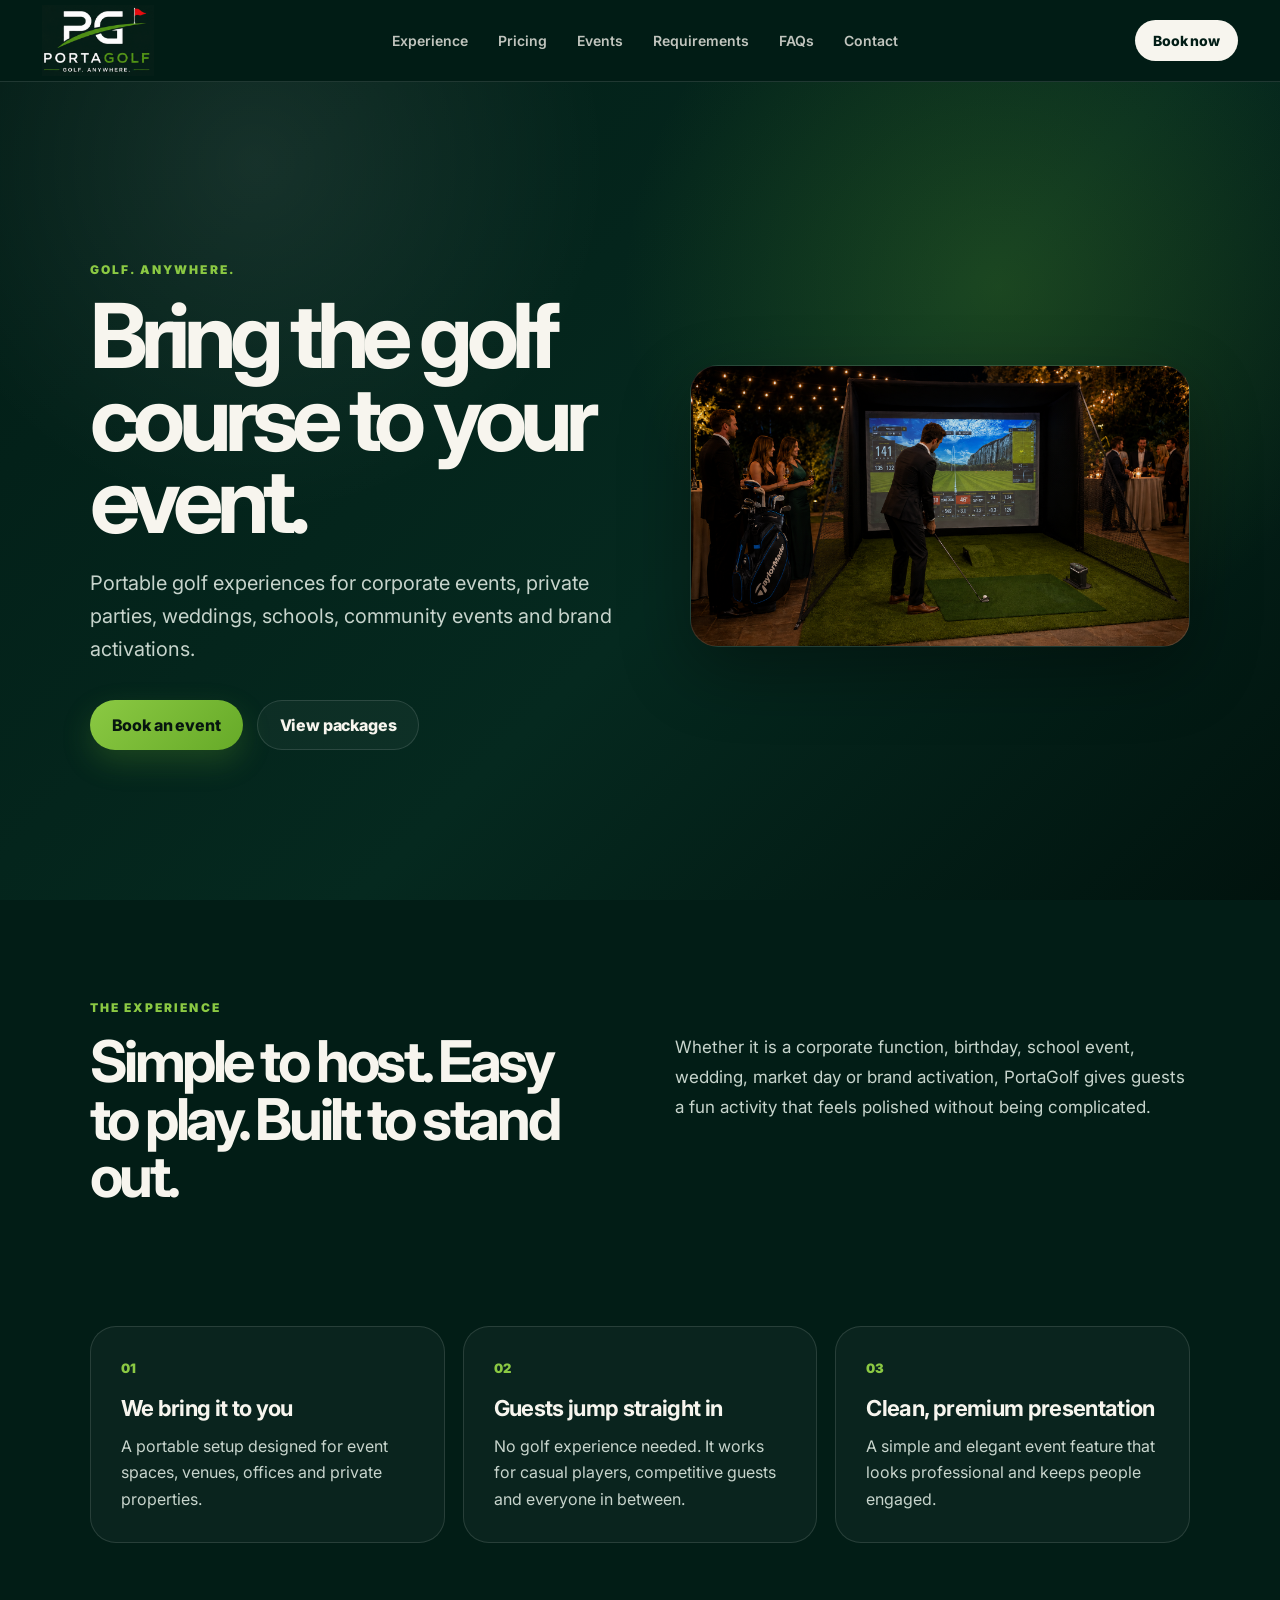
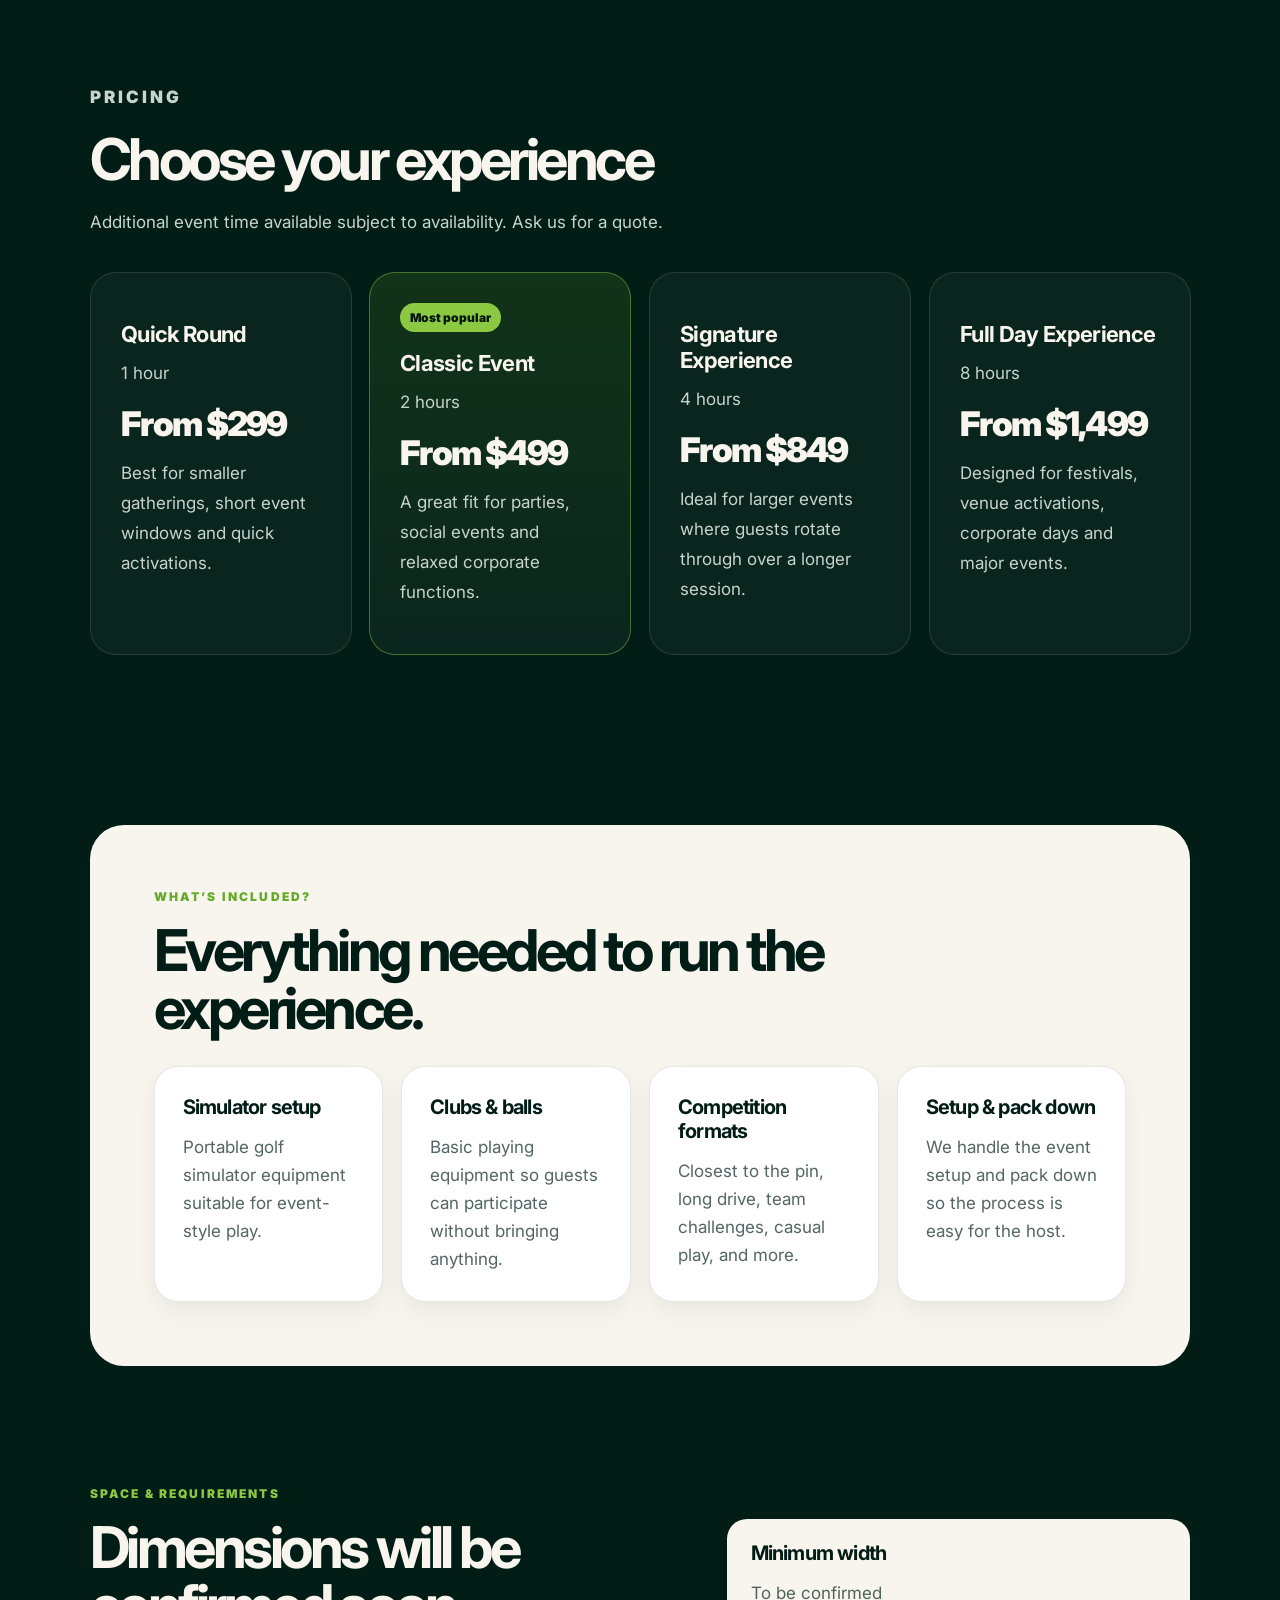
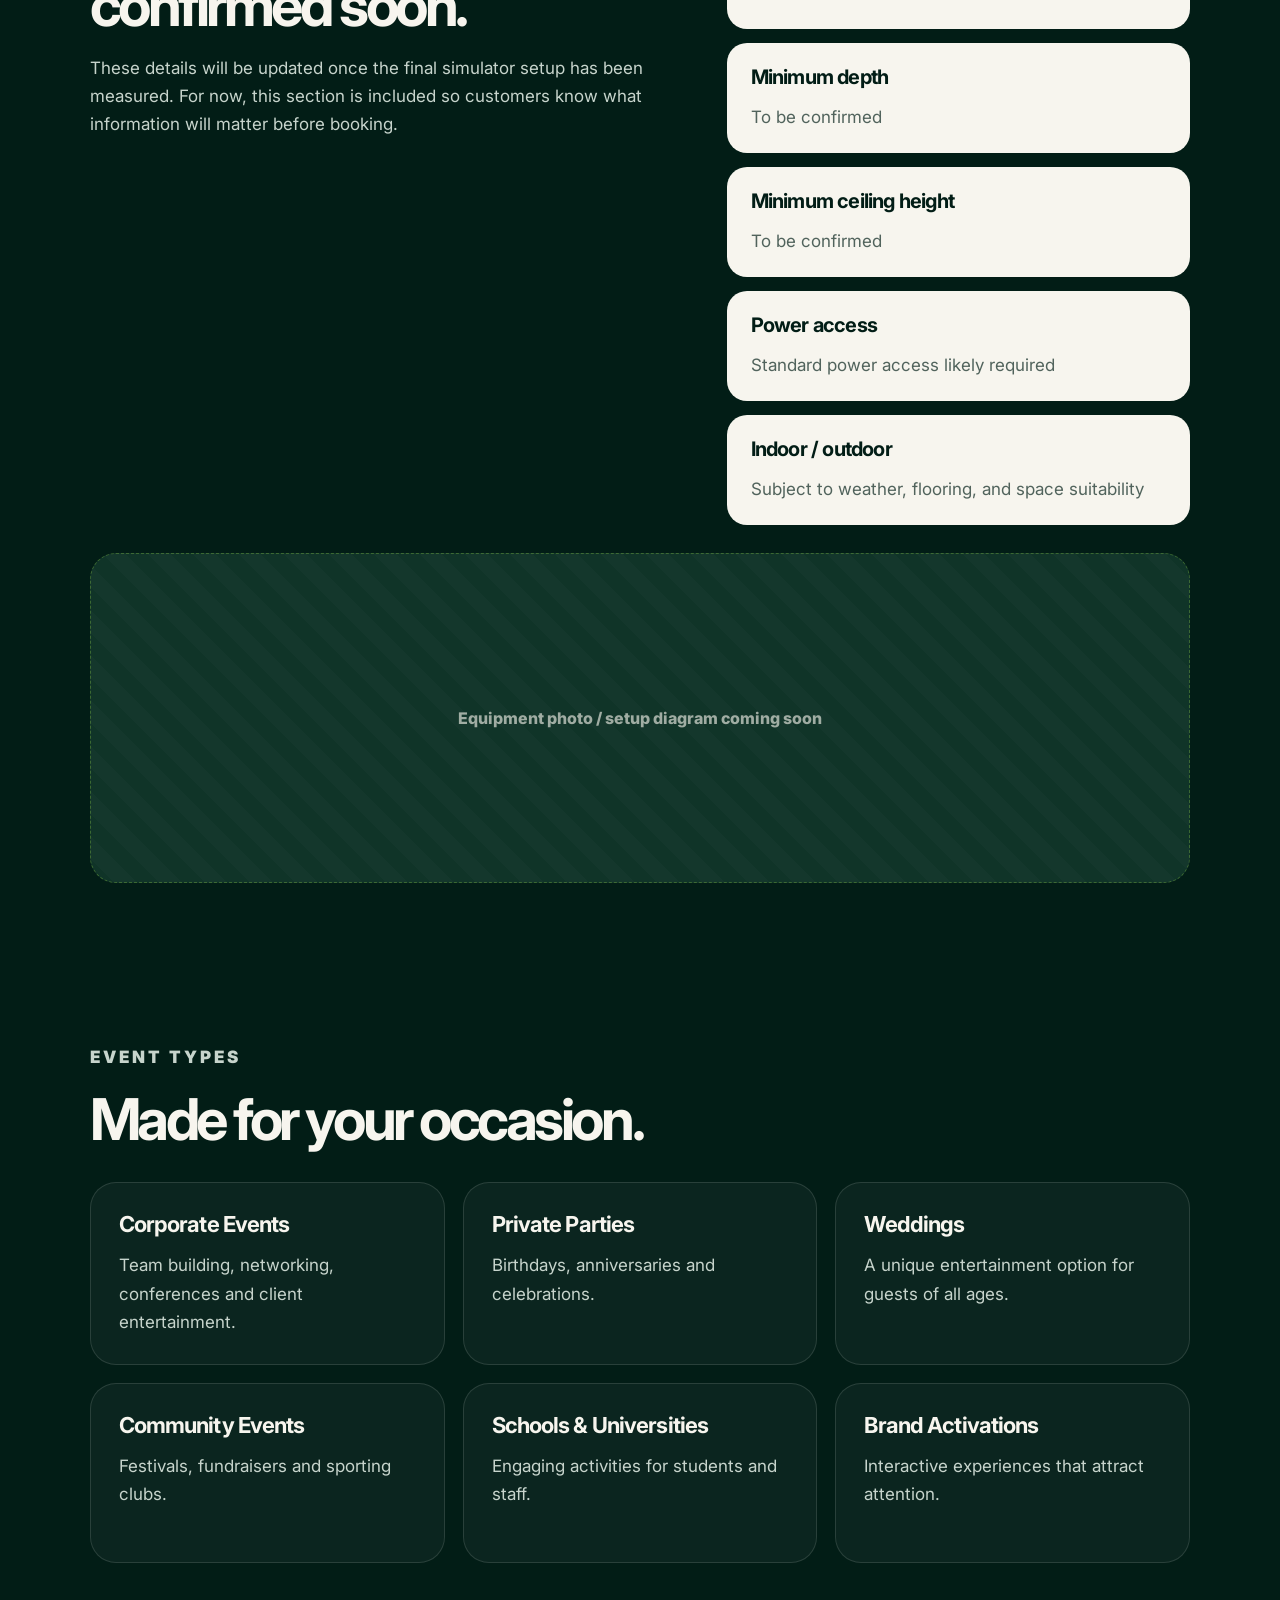
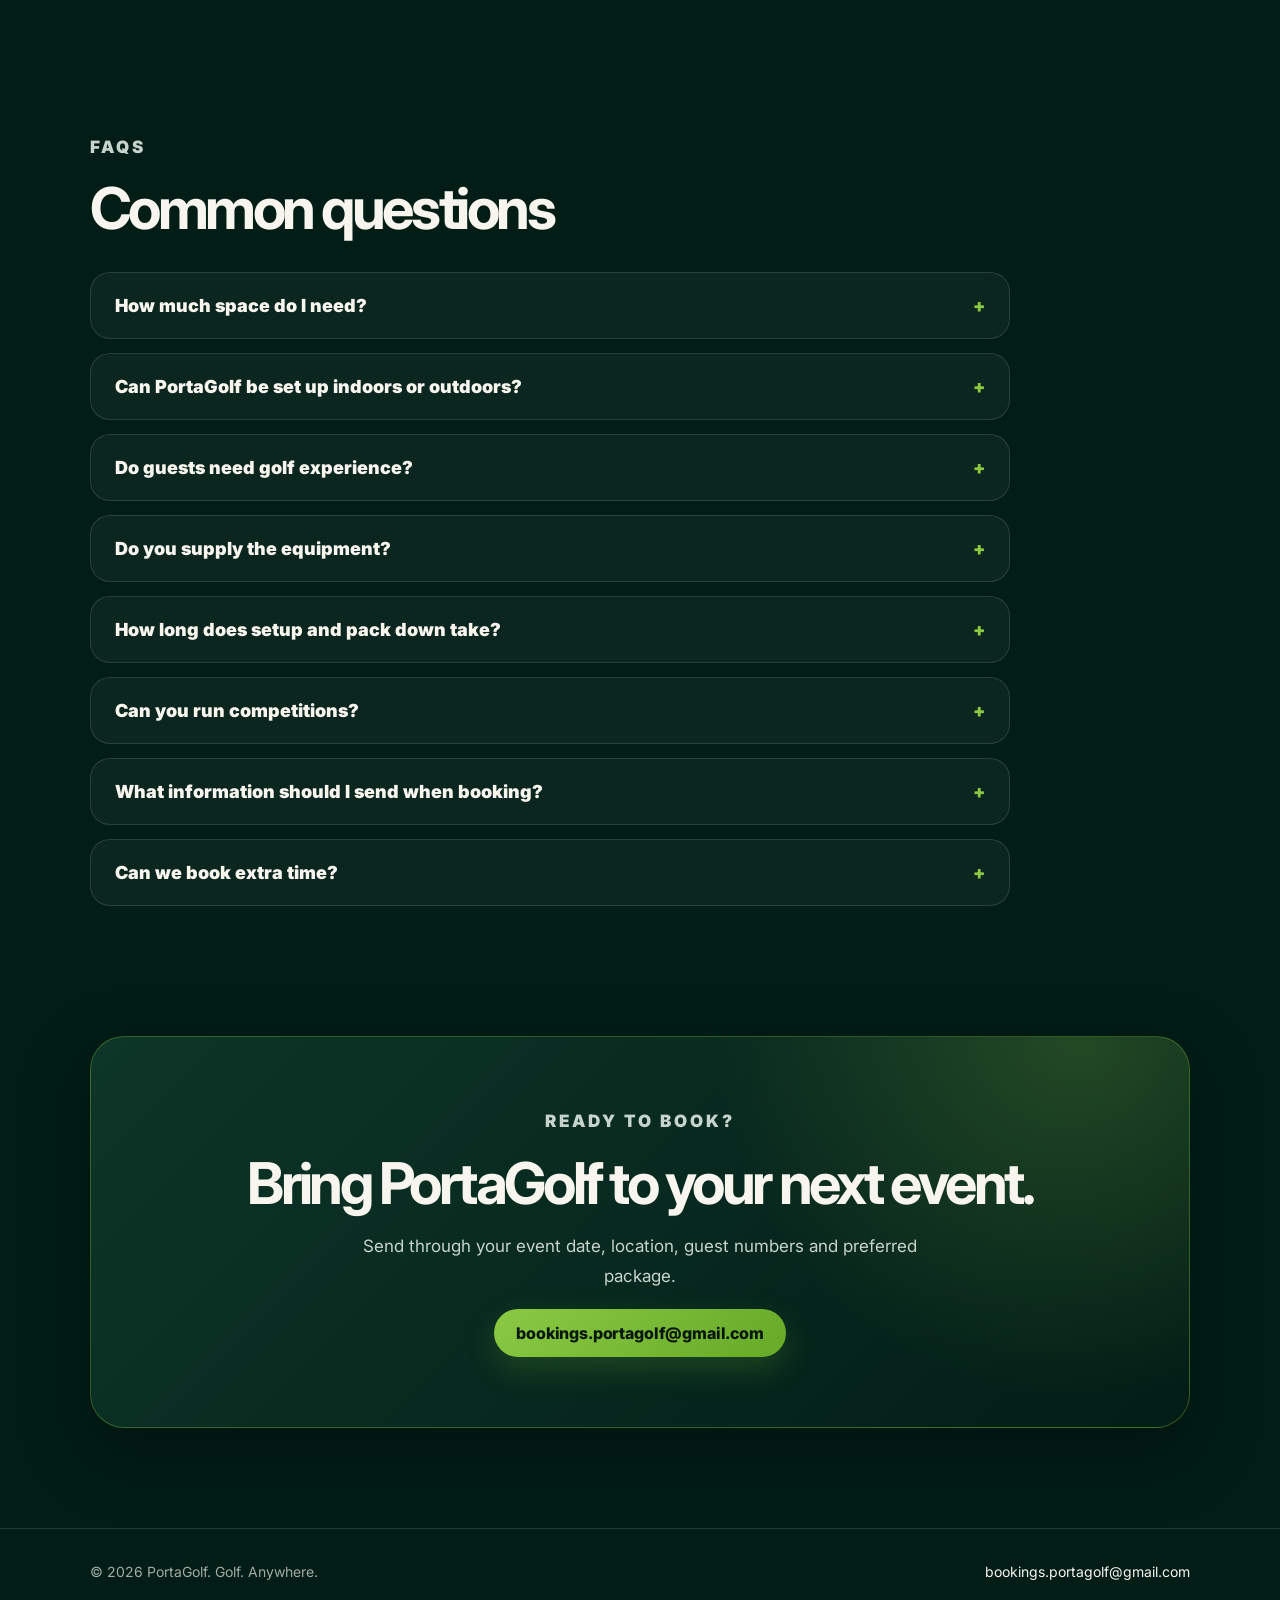
==== commit f5044333: "Update index.html" ====
--- a/index.html
+++ b/index.html
@@ -50,7 +50,11 @@
         </div>
       </div>
 
-      <aside class="hero-panel" aria-label="PortaGolf event setup"></aside>
+      <aside
+  class="hero-panel"
+  aria-label="PortaGolf event setup"
+  style="aspect-ratio: 16 / 9; min-height: 0;"
+></aside>
     </section>
 
     <section class="section intro" id="experience">
--- a/styles.css
+++ b/styles.css
@@ -107,7 +107,7 @@
   min-height: calc(100vh - 82px);
   padding: 110px 7vw 80px;
   display: grid;
-  grid-template-columns: minmax(0, 1fr) 320px;
+  grid-template-columns: minmax(0, 1fr) 500px;
   gap: 70px;
   align-items: center;
   background:
